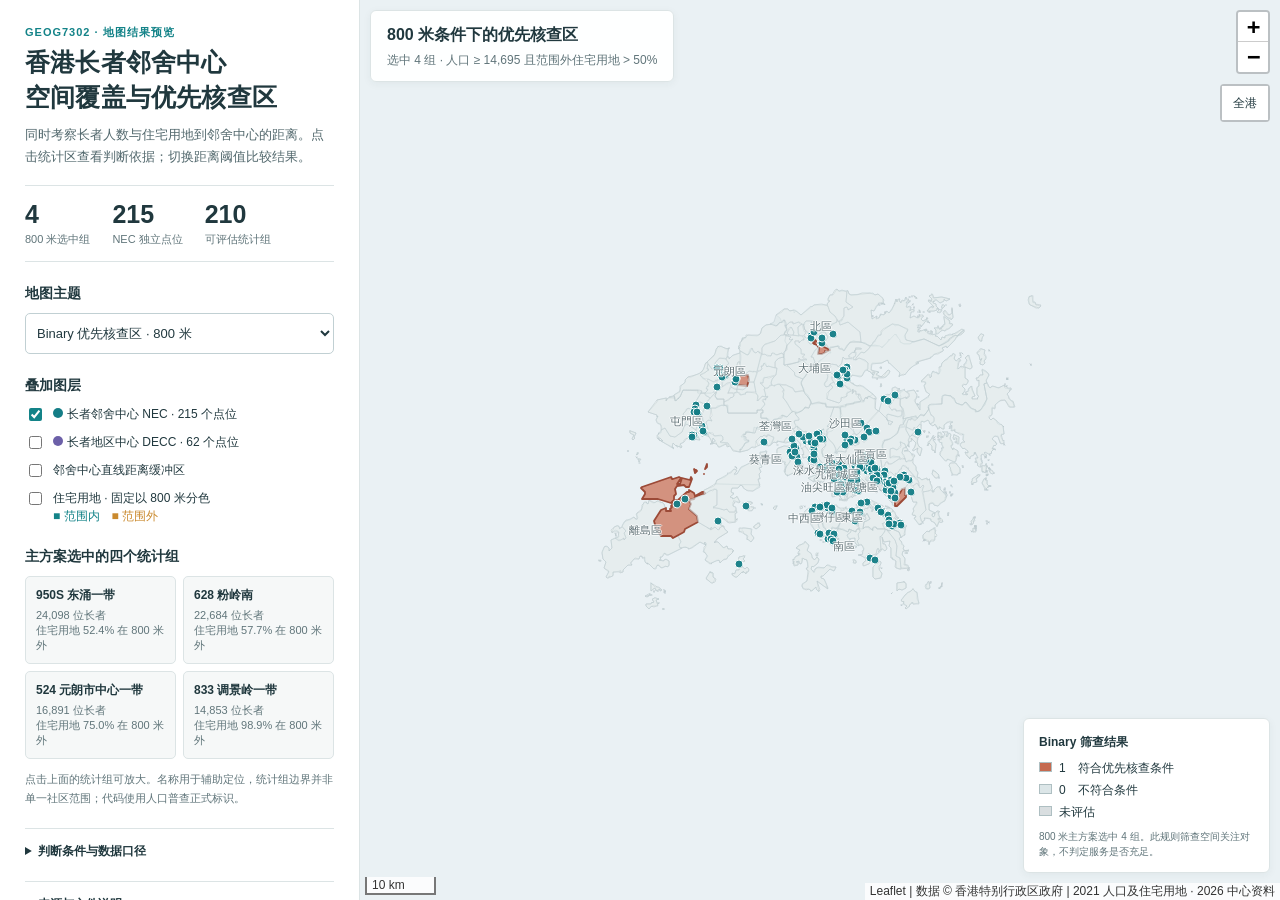
==== docs/index.html @ b8868d00 "Add StoryMap template and hosted elderly centre coverage demo" ====
<!doctype html>
<html lang="en"><head><meta charset="utf-8"><meta name="viewport" content="width=device-width, initial-scale=1"><title>HK Elderly Interactive Map</title><meta http-equiv="refresh" content="0;url=embeds/elderly-map/"></head>
<body><a href="embeds/elderly-map/">Open the elderly centre coverage demo</a></body></html>
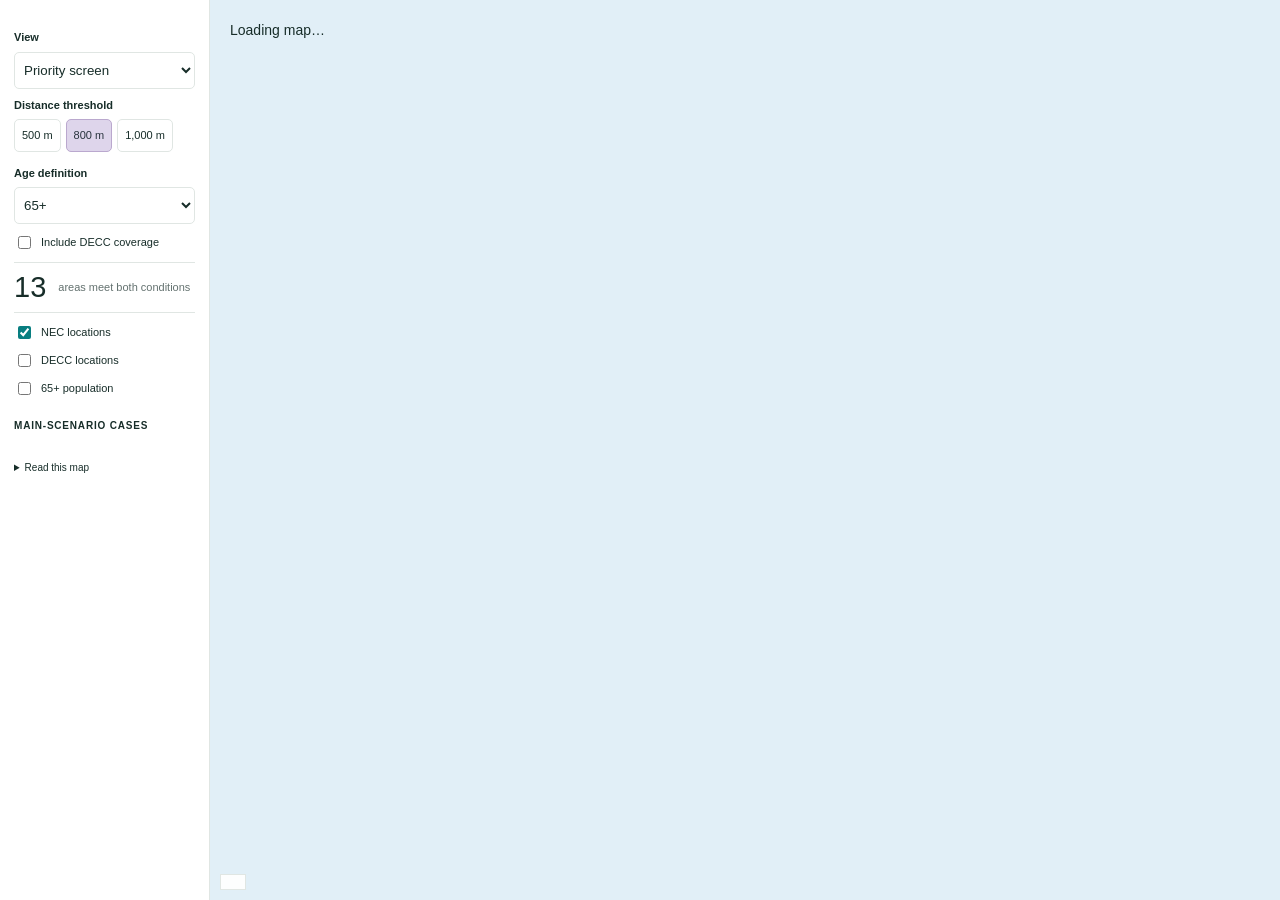
==== commit 91f4f2d3: "Update proposal model and version draft maps and interactive assets" ====
--- a/docs/index.html
+++ b/docs/index.html
@@ -1,3 +1,3 @@
 <!doctype html>
-<html lang="en"><head><meta charset="utf-8"><meta name="viewport" content="width=device-width, initial-scale=1"><title>HK Elderly Interactive Map</title><meta http-equiv="refresh" content="0;url=embeds/elderly-map/"></head>
-<body><a href="embeds/elderly-map/">Open the elderly centre coverage demo</a></body></html>
+<html lang="en"><head><meta charset="utf-8"><meta name="viewport" content="width=device-width, initial-scale=1"><title>Ageing and NEC Access</title><meta http-equiv="refresh" content="0;url=embeds/20261106/elderly-map/"></head>
+<body><a href="embeds/20261106/elderly-map/">Open the residential coverage explorer</a></body></html>
